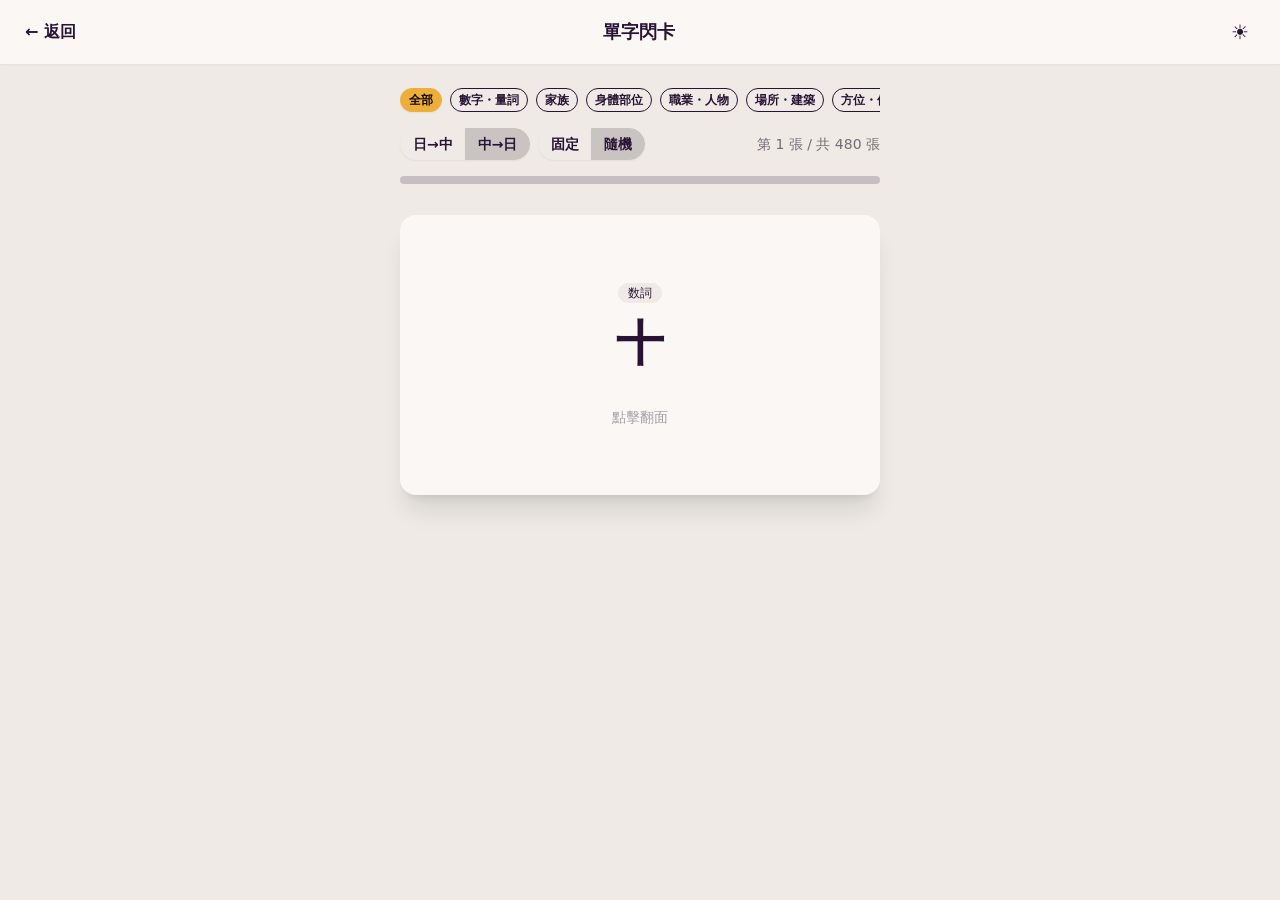
==== src/flashcard.html @ 21f3c631 "Initial commit: JLPT N5 學習網站 NihonGo - 單字閃卡（480 字，21 單元，假名標注，固定/隨機順序） - 文法閃卡（100 句型，12 單元，例句假名標注） - " ====
<!DOCTYPE html>
<html lang="zh-Hant" data-theme="cupcake">
<head>
  <meta charset="UTF-8">
  <meta name="viewport" content="width=device-width, initial-scale=1.0">
  <title>單字閃卡 — NihonGo</title>
  <link href="assets/vendor/daisyui.min.css" rel="stylesheet">
  <script src="assets/vendor/tailwind.js"></script>
  <link rel="stylesheet" href="assets/css/main.css">
  <style>
    .flashcard-scene {
      perspective: 1000px;
    }
    .flashcard-inner {
      position: relative;
      width: 100%;
      height: 100%;
      transition: transform 0.5s;
      transform-style: preserve-3d;
    }
    .flashcard-inner.is-flipped {
      transform: rotateY(180deg);
    }
    .flashcard-face {
      position: absolute;
      width: 100%;
      height: 100%;
      backface-visibility: hidden;
      -webkit-backface-visibility: hidden;
    }
    .flashcard-face--back {
      transform: rotateY(180deg);
    }
    .speak-btn {
      width: 2.5rem;
      height: 2.5rem;
      min-height: unset;
      padding: 0;
      display: inline-flex;
      align-items: center;
      justify-content: center;
    }
  </style>
</head>
<body class="min-h-screen bg-base-200">

  <header class="navbar bg-base-100 shadow-sm">
    <div class="navbar-start">
      <a href="index.html" class="btn btn-ghost text-base">← 返回</a>
    </div>
    <div class="navbar-center">
      <span class="text-lg font-bold">單字閃卡</span>
    </div>
    <div class="navbar-end px-4">
      <label class="swap swap-rotate">
        <input type="checkbox" id="theme-toggle">
        <span class="swap-on text-xl">🌙</span>
        <span class="swap-off text-xl">☀️</span>
      </label>
    </div>
  </header>

  <main class="container mx-auto px-4 py-6 max-w-lg">

    <!-- 單元選擇 -->
    <div class="mb-3">
      <div class="flex gap-2 overflow-x-auto pb-1 scrollbar-hide" id="unit-bar">
        <button class="btn btn-xs btn-accent shrink-0 unit-btn" data-unit="">全部</button>
      </div>
    </div>

    <!-- 模式切換 & 順序 & 進度 -->
    <div class="flex items-center justify-between mb-4">
      <div class="flex gap-2">
        <div class="join">
          <button class="join-item btn btn-sm" id="mode-jp" data-mode="jp">日→中</button>
          <button class="join-item btn btn-sm btn-active" id="mode-zh" data-mode="zh">中→日</button>
        </div>
        <div class="join">
          <button class="join-item btn btn-sm" id="order-seq">固定</button>
          <button class="join-item btn btn-sm btn-active" id="order-rnd">隨機</button>
        </div>
      </div>
      <span class="text-sm text-base-content/60" id="progress-label">— / —</span>
    </div>

    <!-- 進度條 -->
    <progress class="progress progress-primary w-full mb-6" id="progress-bar" value="0" max="100"></progress>

    <!-- 閃卡區 -->
    <div class="flashcard-scene w-full mb-6" style="height: 280px;" id="card-scene">
      <div class="flashcard-inner" id="card-inner">

        <!-- 正面 -->
        <div class="flashcard-face card bg-base-100 shadow-xl cursor-pointer select-none" id="card-front">
          <div class="card-body items-center justify-center text-center h-full">
            <div class="text-xs badge badge-ghost mb-2" id="front-pos"></div>
            <div class="text-5xl font-bold mb-2" id="front-main"></div>
            <div class="text-lg text-base-content/60" id="front-sub"></div>
            <div class="mt-4 text-sm text-base-content/40">點擊翻面</div>
          </div>
        </div>

        <!-- 背面 -->
        <div class="flashcard-face flashcard-face--back card bg-primary text-primary-content shadow-xl cursor-pointer select-none" id="card-back">
          <div class="card-body items-center justify-center text-center h-full">
            <div class="text-xs badge badge-outline mb-2" id="back-pos"></div>
            <div class="text-4xl font-bold mb-1" id="back-word"></div>
            <div class="text-xl mb-1" id="back-reading"></div>
            <div class="text-base opacity-80 mb-3" id="back-meaning"></div>
            <button class="speak-btn btn btn-circle btn-sm btn-ghost border border-primary-content/30" id="speak-btn" title="發音">▶</button>
          </div>
        </div>

      </div>
    </div>

    <!-- 操作按鈕（翻面後才顯示）-->
    <div class="flex gap-4 justify-center" id="action-btns" style="display:none!important">
      <button class="btn btn-error btn-lg flex-1" id="btn-unknown">✗ 不熟</button>
      <button class="btn btn-success btn-lg flex-1" id="btn-known">✓ 知道了</button>
    </div>

    <!-- 完成畫面 -->
    <div class="hidden card bg-base-100 shadow-xl" id="done-screen">
      <div class="card-body items-center text-center py-10">
        <div class="text-5xl mb-4">🎉</div>
        <h2 class="card-title text-2xl mb-2">本輪完成！</h2>
        <p class="text-base-content/60 mb-6" id="done-summary"></p>
        <div class="flex gap-3">
          <button class="btn btn-primary" id="btn-restart">重新開始</button>
          <a href="index.html" class="btn btn-ghost">回首頁</a>
        </div>
      </div>
    </div>

  </main>

  <script src="assets/js/utils.js"></script>
  <script src="assets/js/tts.js"></script>
  <script src="assets/js/flashcard.js"></script>
</body>
</html>
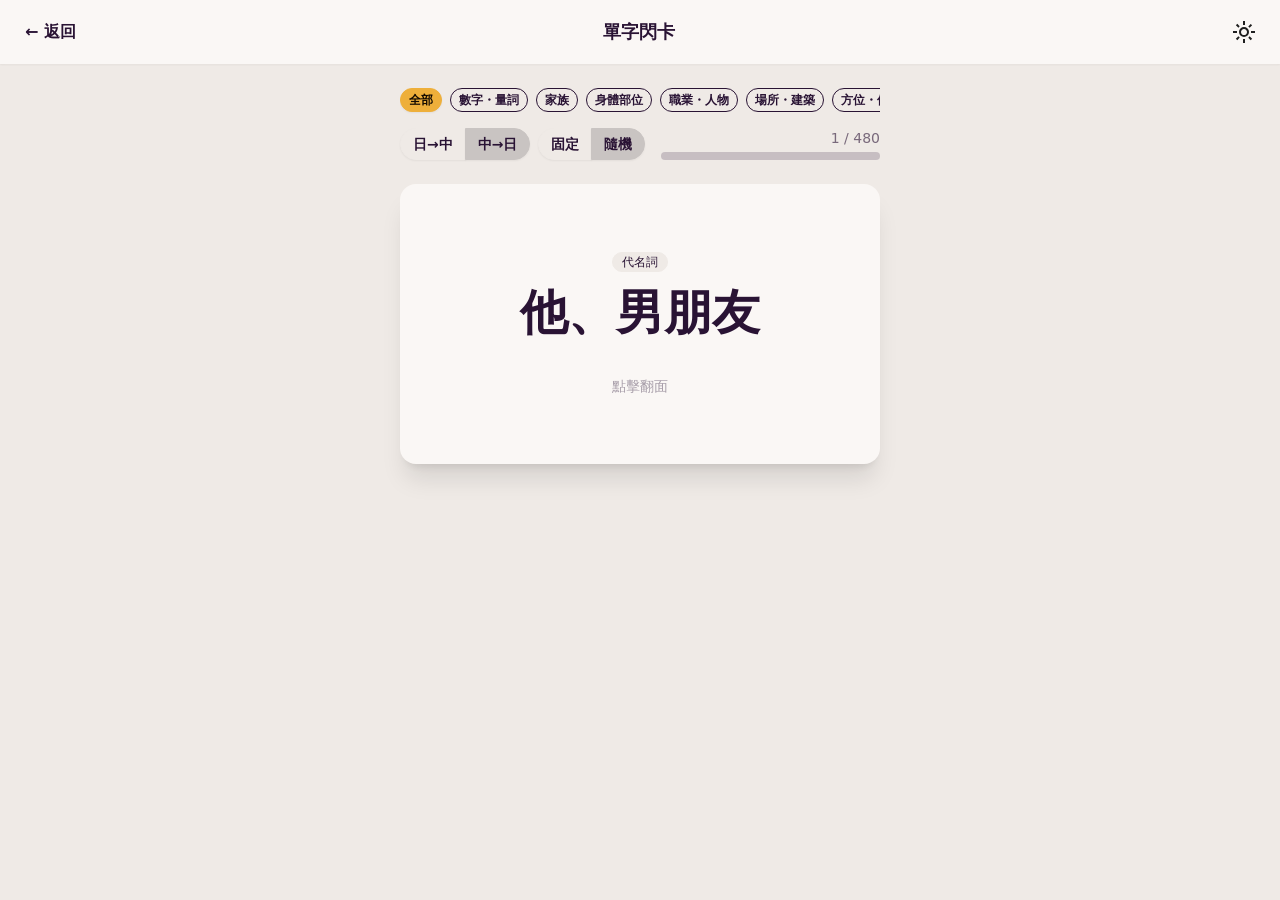
==== commit 1ce4694f: "UI polish: SVG icons, homepage redesign, layout improvements - Replace all emoji with SVG icons (the" ====
--- a/src/flashcard.html
+++ b/src/flashcard.html
@@ -2,6 +2,7 @@
 <html lang="zh-Hant" data-theme="cupcake">
 <head>
   <meta charset="UTF-8">
+  <link rel="icon" href="assets/icons/nihongo_icon_mono.svg" type="image/svg+xml">
   <meta name="viewport" content="width=device-width, initial-scale=1.0">
   <title>單字閃卡 — NihonGo</title>
   <link href="assets/vendor/daisyui.min.css" rel="stylesheet">
@@ -54,8 +55,8 @@
     <div class="navbar-end px-4">
       <label class="swap swap-rotate">
         <input type="checkbox" id="theme-toggle">
-        <span class="swap-on text-xl">🌙</span>
-        <span class="swap-off text-xl">☀️</span>
+        <span class="swap-on"><img src="assets/icons/dark_mode.svg" class="theme-icon w-6 h-6" alt=""></span>
+        <span class="swap-off"><img src="assets/icons/light_mode.svg" class="theme-icon w-6 h-6" alt=""></span>
       </label>
     </div>
   </header>
@@ -70,8 +71,8 @@
     </div>
 
     <!-- 模式切換 & 順序 & 進度 -->
-    <div class="flex items-center justify-between mb-4">
-      <div class="flex gap-2">
+    <div class="flex items-center gap-4 mb-6">
+      <div class="flex gap-2 shrink-0">
         <div class="join">
           <button class="join-item btn btn-sm" id="mode-jp" data-mode="jp">日→中</button>
           <button class="join-item btn btn-sm btn-active" id="mode-zh" data-mode="zh">中→日</button>
@@ -81,11 +82,11 @@
           <button class="join-item btn btn-sm btn-active" id="order-rnd">隨機</button>
         </div>
       </div>
-      <span class="text-sm text-base-content/60" id="progress-label">— / —</span>
+      <div class="flex flex-col items-end flex-1 gap-1">
+        <span class="text-sm text-base-content/60" id="progress-label">— / —</span>
+        <progress class="progress progress-primary w-full" id="progress-bar" value="0" max="100"></progress>
+      </div>
     </div>
-
-    <!-- 進度條 -->
-    <progress class="progress progress-primary w-full mb-6" id="progress-bar" value="0" max="100"></progress>
 
     <!-- 閃卡區 -->
     <div class="flashcard-scene w-full mb-6" style="height: 280px;" id="card-scene">
@@ -124,7 +125,7 @@
     <!-- 完成畫面 -->
     <div class="hidden card bg-base-100 shadow-xl" id="done-screen">
       <div class="card-body items-center text-center py-10">
-        <div class="text-5xl mb-4">🎉</div>
+        <img src="assets/icons/finish.svg" class="ui-icon w-16 h-16 mb-4" alt="">
         <h2 class="card-title text-2xl mb-2">本輪完成！</h2>
         <p class="text-base-content/60 mb-6" id="done-summary"></p>
         <div class="flex gap-3">
--- a/src/assets/css/main.css
+++ b/src/assets/css/main.css
@@ -1,8 +1,58 @@
 /* main.css — 自訂樣式（補充 DaisyUI 不足之處）*/
+
+/* Dark mode 下將黑色 SVG icon 反色為白色 */
+[data-theme="dark"] .theme-icon {
+  filter: invert(1);
+}
+
+/* 統一兩個主題的按鈕圓角（仿 cupcake 風格） */
+[data-theme] {
+  --rounded-btn: 1.9rem;
+}
+
+/* 頁面裝飾用大圖示（完成、結果等） */
+.ui-icon {
+  display: block;
+  margin-left: auto;
+  margin-right: auto;
+}
+[data-theme="dark"] .ui-icon {
+  filter: invert(1);
+}
+
+/* 首頁卡片背景圖示 */
+.card-bg-icon {
+  position: absolute;
+  pointer-events: none;
+  width: 200px;
+  min-width: 200px;
+  opacity: 0.05;
+  transform: rotate(-15deg);
+  top: -40px;
+  right: -20px;
+}
+
+[data-theme="dark"] .card-bg-icon {
+  filter: invert(1);
+}
+
+/* 首頁 logo 圖示：以 mask 方式套用 currentColor */
+.nihongo-icon {
+  display: inline-block;
+  background-color: currentColor;
+  -webkit-mask-image: url('../icons/nihongo_icon_mono.svg');
+  mask-image: url('../icons/nihongo_icon_mono.svg');
+  -webkit-mask-size: contain;
+  mask-size: contain;
+  -webkit-mask-repeat: no-repeat;
+  mask-repeat: no-repeat;
+  -webkit-mask-position: center;
+  mask-position: center;
+}
 
 /* 假名標註 */
 ruby rt {
   font-size: 0.55em;
   line-height: 1.2;
-  color: oklch(var(--bc) / 0.6);
+  opacity: 0.65;
 }
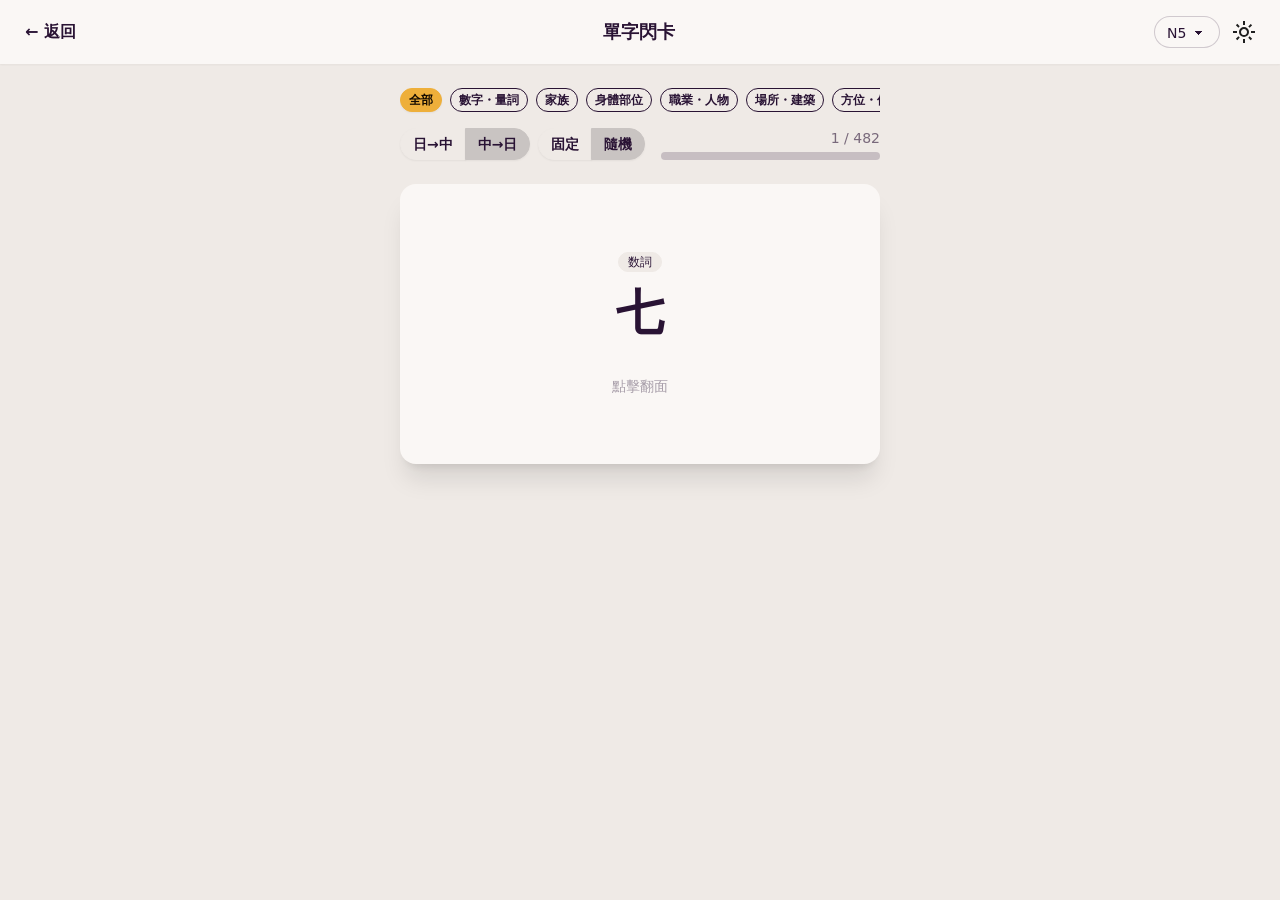
==== commit 863fc5d7: "重構資料架構以支援多 JLPT 等級，並加入等級切換功能 - data/ 依等級拆成 data/{n5,n4}/ 子目錄，取代原本 n5-*.json 檔名前綴命名法；   新增 manifest.j" ====
--- a/src/flashcard.html
+++ b/src/flashcard.html
@@ -52,7 +52,11 @@
     <div class="navbar-center">
       <span class="text-lg font-bold">單字閃卡</span>
     </div>
-    <div class="navbar-end px-4">
+    <div class="navbar-end px-4 gap-3">
+      <select id="level-select" class="select select-bordered select-sm w-auto">
+        <option value="N5">N5</option>
+        <option value="N4">N4</option>
+      </select>
       <label class="swap swap-rotate">
         <input type="checkbox" id="theme-toggle">
         <span class="swap-on"><img src="assets/icons/dark_mode.svg" class="theme-icon w-6 h-6" alt=""></span>
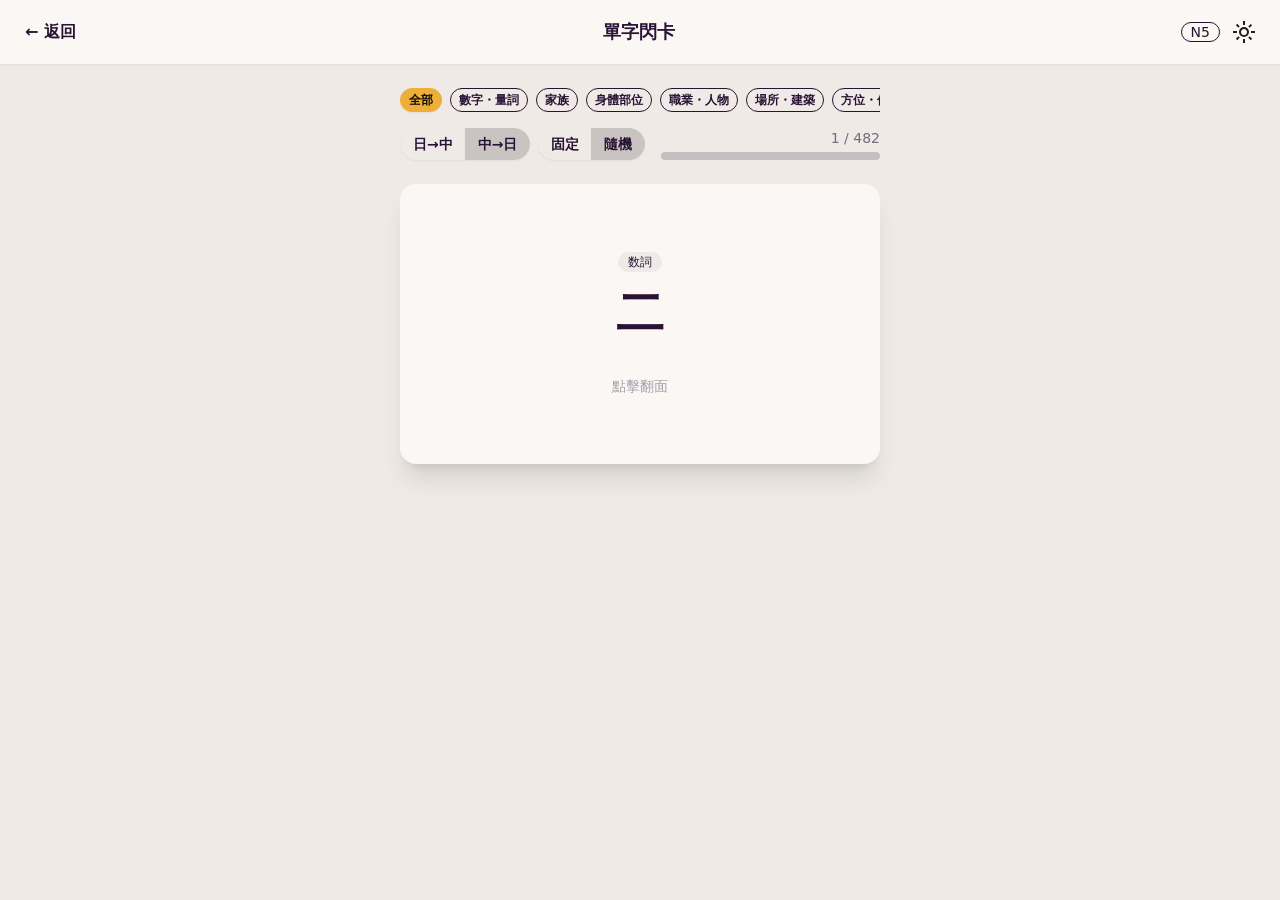
==== commit cd35c379: "建置 N4 文法資料（57 句型），並將等級切換 UI 收斂到首頁 - src/data/n4/grammar.json 取代原本 N5 佔位內容，改為取材自 sigure.tw   N4文法第 01" ====
--- a/src/flashcard.html
+++ b/src/flashcard.html
@@ -53,10 +53,7 @@
       <span class="text-lg font-bold">單字閃卡</span>
     </div>
     <div class="navbar-end px-4 gap-3">
-      <select id="level-select" class="select select-bordered select-sm w-auto">
-        <option value="N5">N5</option>
-        <option value="N4">N4</option>
-      </select>
+      <span id="level-badge" class="badge badge-outline"></span>
       <label class="swap swap-rotate">
         <input type="checkbox" id="theme-toggle">
         <span class="swap-on"><img src="assets/icons/dark_mode.svg" class="theme-icon w-6 h-6" alt=""></span>
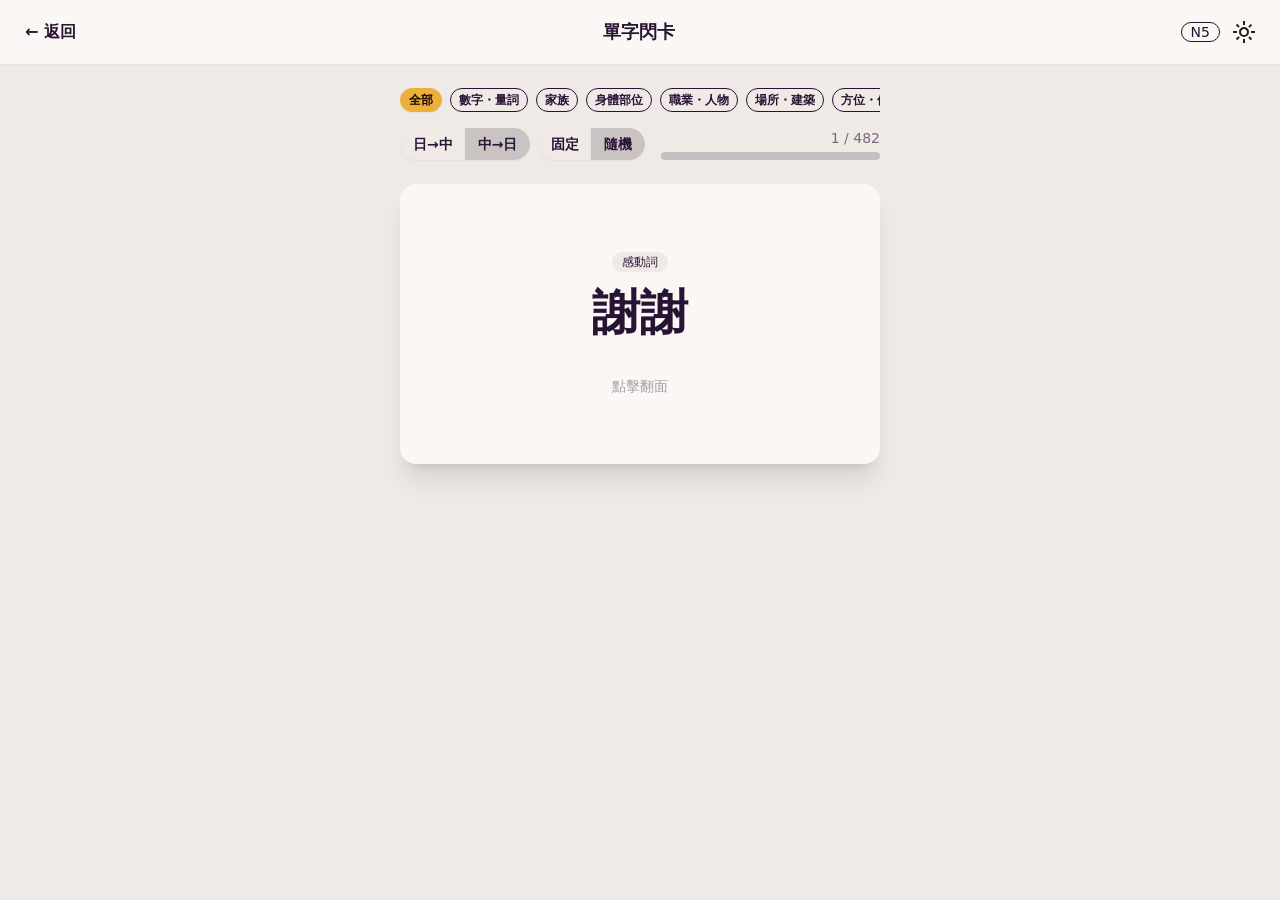
==== commit 92986e54: "新增 OG 分享圖，並將閃卡改為 grid 疊層以支援內容自動撐高 首頁補上 og:image / twitter:image 等社群分享用 meta 標籤；文法與單字閃卡的正反面 從 positio" ====
--- a/src/flashcard.html
+++ b/src/flashcard.html
@@ -10,12 +10,13 @@
   <link rel="stylesheet" href="assets/css/main.css">
   <style>
     .flashcard-scene {
+      display: grid;
       perspective: 1000px;
     }
     .flashcard-inner {
       position: relative;
+      display: grid;
       width: 100%;
-      height: 100%;
       transition: transform 0.5s;
       transform-style: preserve-3d;
     }
@@ -23,9 +24,9 @@
       transform: rotateY(180deg);
     }
     .flashcard-face {
-      position: absolute;
+      grid-row: 1;
+      grid-column: 1;
       width: 100%;
-      height: 100%;
       backface-visibility: hidden;
       -webkit-backface-visibility: hidden;
     }
@@ -90,7 +91,7 @@
     </div>
 
     <!-- 閃卡區 -->
-    <div class="flashcard-scene w-full mb-6" style="height: 280px;" id="card-scene">
+    <div class="flashcard-scene w-full mb-6" style="min-height: 280px;" id="card-scene">
       <div class="flashcard-inner" id="card-inner">
 
         <!-- 正面 -->
